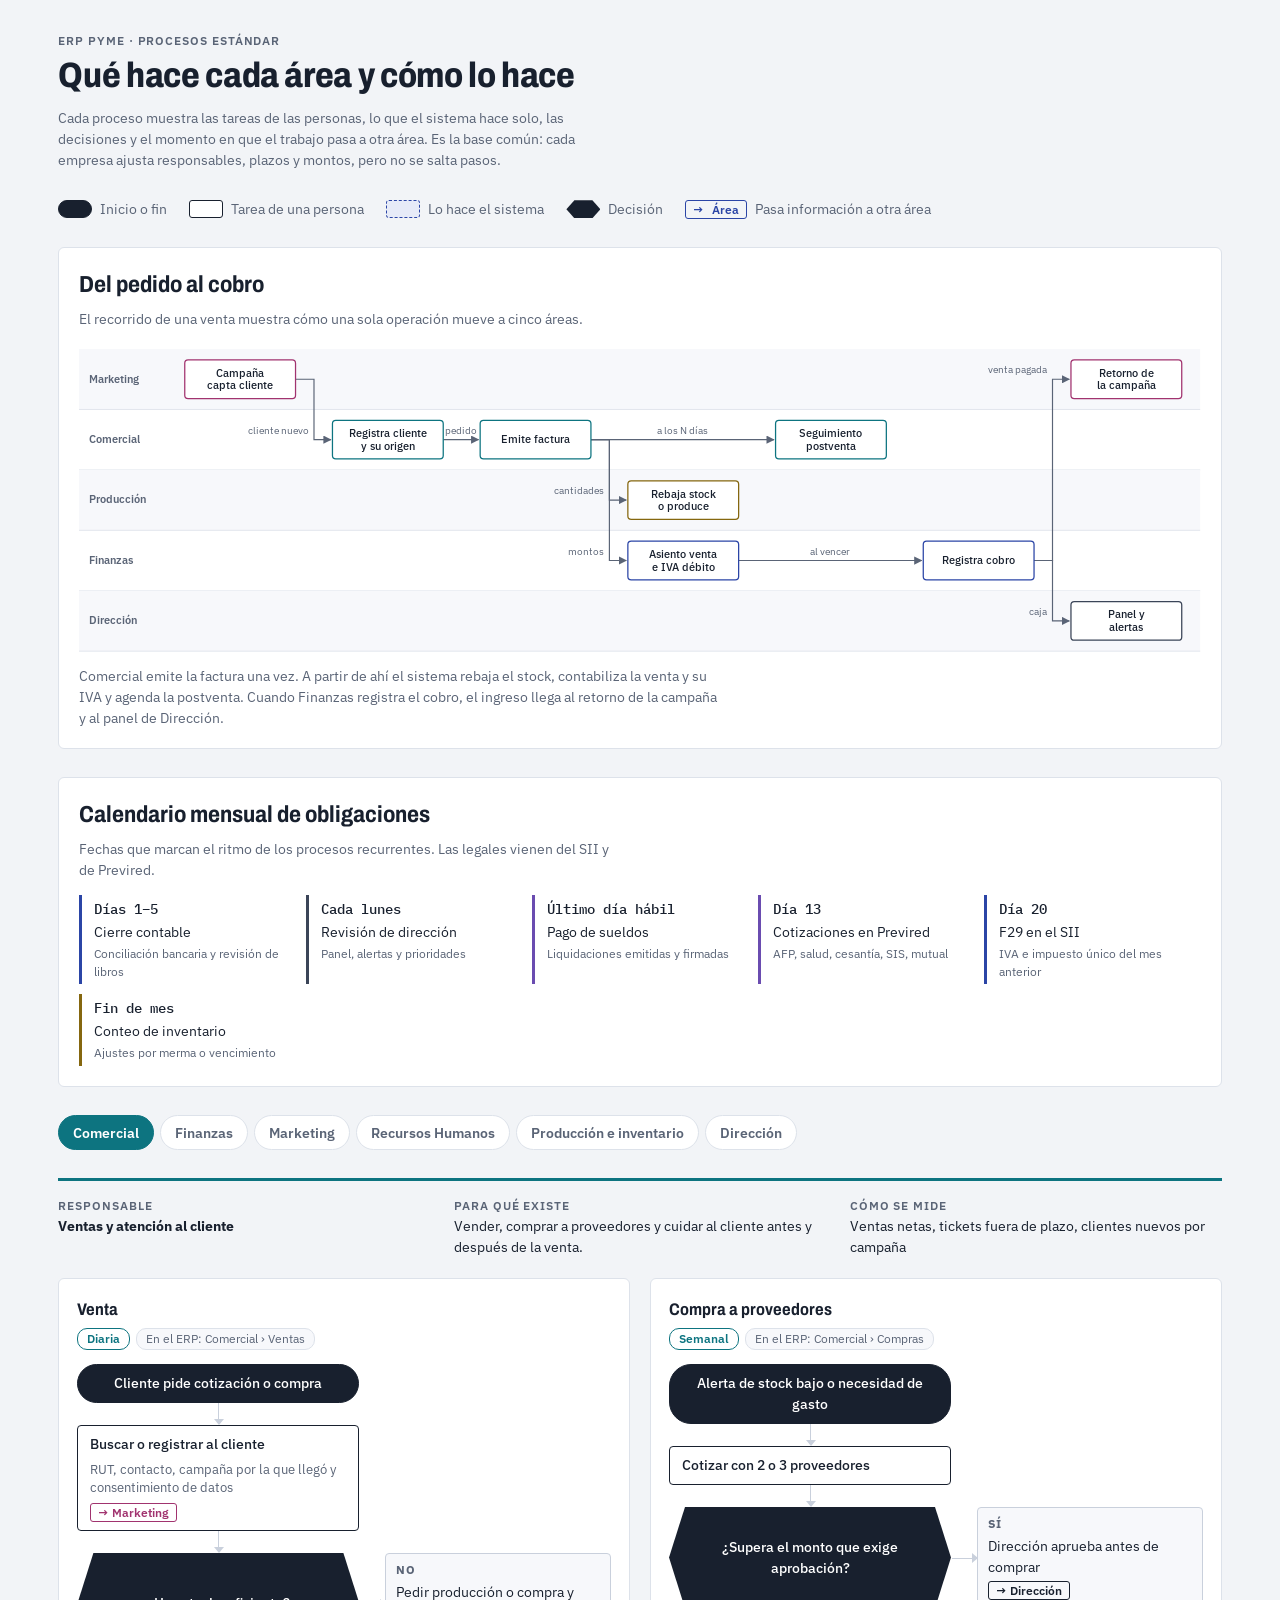
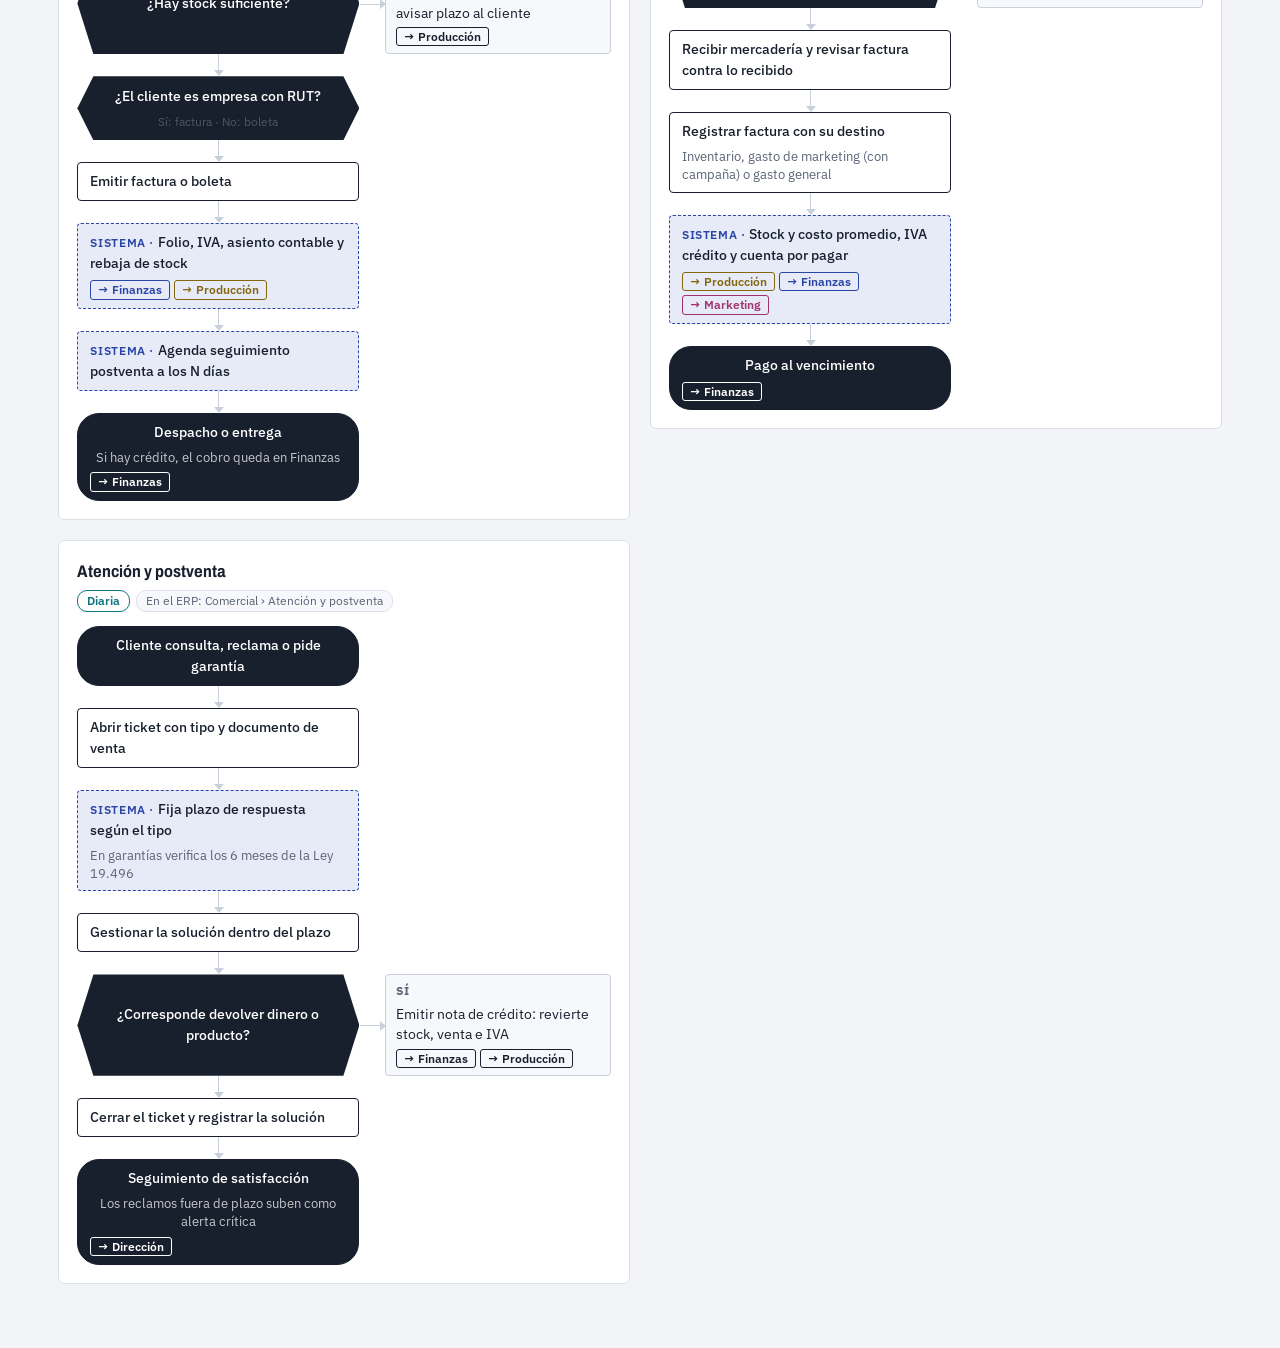
==== erp-pyme/flujos.html @ 2228d830 "Add per-area process flowcharts for the ERP Pyme prototype Co-Authored-By: Claude Opus 5.5 <noreply@" ====
<!doctype html>
<html lang="es">
<head>
<meta charset="utf-8">
<meta name="viewport" content="width=device-width, initial-scale=1, viewport-fit=cover">
<title>Flujos ERP Pyme</title>
<link rel="preconnect" href="https://fonts.googleapis.com">
<link rel="preconnect" href="https://fonts.gstatic.com" crossorigin>
<link rel="stylesheet" href="https://fonts.googleapis.com/css2?family=Archivo:wdth,wght@75..100,500..800&family=IBM+Plex+Sans:wght@400;500;600&family=IBM+Plex+Mono:wght@400;500&display=swap">
<style>
/* Concepto: mismo lenguaje del ERP. Un carril general arriba y, por área, procesos dibujados como diagramas de flujo verticales. */
:root {
  --bg: #f2f4f7; --surface: #ffffff; --surface-2: #f7f8fb; --ink: #18202e; --muted: #5a6476; --line: #c9d0dc; --line-soft: #dde2ea;
  --accent: #2b45a6; --accent-soft: #e7ebf8; --bad: #b3261e; --bad-soft: #fbe5e3;
  --m-comercial: #0d7480; --m-finanzas: #2b45a6; --m-marketing: #a1336f; --m-rrhh: #6a4cb0; --m-produccion: #85670f; --m-direccion: #3b4558;
  --f-display: 'Archivo', 'Arial Narrow', system-ui, sans-serif;
  --f-body: 'IBM Plex Sans', system-ui, -apple-system, 'Segoe UI', sans-serif;
  --f-mono: 'IBM Plex Mono', ui-monospace, Menlo, monospace;
  --r: 6px;
}
@media (prefers-color-scheme: dark) {
  :root:not([data-theme="light"]) {
    --bg: #11151d; --surface: #181d27; --surface-2: #1d2330; --ink: #e6e9ef; --muted: #9aa3b3; --line: #3a4252; --line-soft: #2b3240;
    --accent: #8aa0f0; --accent-soft: #232c48; --bad: #f2867d; --bad-soft: #3d1c1a;
    --m-comercial: #4fc3cf; --m-finanzas: #8aa0f0; --m-marketing: #e57fb6; --m-rrhh: #b49bf0; --m-produccion: #d9b44a; --m-direccion: #aab4c6;
    color-scheme: dark;
  }
}
:root[data-theme="dark"] {
  --bg: #11151d; --surface: #181d27; --surface-2: #1d2330; --ink: #e6e9ef; --muted: #9aa3b3; --line: #3a4252; --line-soft: #2b3240;
  --accent: #8aa0f0; --accent-soft: #232c48; --bad: #f2867d; --bad-soft: #3d1c1a;
  --m-comercial: #4fc3cf; --m-finanzas: #8aa0f0; --m-marketing: #e57fb6; --m-rrhh: #b49bf0; --m-produccion: #d9b44a; --m-direccion: #aab4c6;
  color-scheme: dark;
}
* { box-sizing: border-box; }
body { margin: 0; background: var(--bg); color: var(--ink); font: 14px/1.5 var(--f-body); }
.pagina { max-width: 1240px; margin: 0 auto; padding-inline: clamp(16px, 3vw, 40px); padding-block: 32px 64px; display: flex; flex-direction: column; gap: 28px; }
h1, h2, h3 { font-family: var(--f-display); font-stretch: 85%; margin: 0; text-wrap: balance; }
h1 { font-size: 2.2rem; font-weight: 780; letter-spacing: -0.01em; }
h2 { font-size: 1.45rem; font-weight: 720; }
h3 { font-size: 1.05rem; font-weight: 700; }
p { margin: 0; }
.lead { color: var(--muted); max-width: 68ch; margin-top: 6px; }
.eyebrow { font-size: 0.72rem; text-transform: uppercase; letter-spacing: 0.08em; color: var(--muted); font-weight: 600; }
:focus-visible { outline: 2px solid var(--accent); outline-offset: 2px; }

/* Leyenda */
.leyenda { display: flex; flex-wrap: wrap; gap: 10px 22px; align-items: center; font-size: 0.85rem; color: var(--muted); }
.leyenda span { display: inline-flex; align-items: center; gap: 8px; }
.mini { display: inline-block; width: 34px; height: 18px; border: 1.5px solid var(--ink); border-radius: 3px; background: var(--surface); }
.mini.inicio { border-radius: 9px; background: var(--ink); }
.mini.auto { border-style: dashed; border-color: var(--accent); background: var(--accent-soft); }
.mini.decision { border: 0; background: var(--ink); clip-path: polygon(8px 0, calc(100% - 8px) 0, 100% 50%, calc(100% - 8px) 100%, 8px 100%, 0 50%); }

/* Carril general */
.bloque { background: var(--surface); border: 1px solid var(--line-soft); border-radius: var(--r); padding: 20px; display: flex; flex-direction: column; gap: 14px; min-width: 0; }
.carril-wrap { overflow-x: auto; }
.carril { display: block; width: 100%; min-width: 1080px; height: auto; color: var(--muted); }
.carril .lane-bg { fill: var(--surface-2); }
.carril .lane-sep { stroke: var(--line-soft); stroke-width: 1; }
.carril .lane-t { font: 600 13px var(--f-body); fill: currentColor; }
.carril .nodo rect { fill: var(--surface); stroke-width: 1.5; }
.carril .nodo text { font: 500 13px var(--f-body); fill: var(--ink); text-anchor: middle; }
.carril .arista { fill: none; stroke: currentColor; stroke-width: 1.4; }
.carril .arista-t { font: 11.5px var(--f-body); fill: currentColor; text-anchor: end; }
.carril .arista-t.centro { text-anchor: middle; }
.carril .marca { fill: currentColor; }
.l-marketing { stroke: var(--m-marketing); } .l-comercial { stroke: var(--m-comercial); } .l-produccion { stroke: var(--m-produccion); }
.l-finanzas { stroke: var(--m-finanzas); } .l-direccion { stroke: var(--m-direccion); } .l-rrhh { stroke: var(--m-rrhh); }
figcaption { color: var(--muted); font-size: 0.86rem; max-width: 80ch; }
figure { margin: 0; display: flex; flex-direction: column; gap: 10px; }

/* Calendario */
.calendario { display: grid; grid-template-columns: repeat(auto-fit, minmax(190px, 1fr)); gap: 10px; }
.hito { border-left: 3px solid var(--line); padding: 4px 0 4px 12px; display: flex; flex-direction: column; gap: 2px; }
.hito b { font-family: var(--f-mono); font-weight: 500; font-variant-numeric: tabular-nums; }
.hito small { color: var(--muted); }

/* Pestañas de área */
.areas { display: flex; gap: 6px; flex-wrap: wrap; }
.areas button { border: 1.5px solid var(--line-soft); background: var(--surface); padding: 7px 14px; border-radius: 20px; cursor: pointer; font: 600 0.9rem var(--f-body); color: var(--muted); }
.areas button:hover { color: var(--ink); border-color: var(--line); }
.areas button[aria-selected="true"] { color: var(--surface); }
.areas button.a-comercial[aria-selected="true"] { background: var(--m-comercial); border-color: var(--m-comercial); }
.areas button.a-finanzas[aria-selected="true"] { background: var(--m-finanzas); border-color: var(--m-finanzas); }
.areas button.a-marketing[aria-selected="true"] { background: var(--m-marketing); border-color: var(--m-marketing); }
.areas button.a-rrhh[aria-selected="true"] { background: var(--m-rrhh); border-color: var(--m-rrhh); }
.areas button.a-produccion[aria-selected="true"] { background: var(--m-produccion); border-color: var(--m-produccion); }
.areas button.a-direccion[aria-selected="true"] { background: var(--m-direccion); border-color: var(--m-direccion); }

.ficha { display: grid; grid-template-columns: repeat(auto-fit, minmax(220px, 1fr)); gap: 12px 24px; border-top: 3px solid var(--area); padding-top: 16px; }
.ficha div { display: flex; flex-direction: column; gap: 2px; min-width: 0; }
.procesos { display: grid; grid-template-columns: repeat(2, minmax(0, 1fr)); gap: 20px; align-items: start; }
.proceso { background: var(--surface); border: 1px solid var(--line-soft); border-radius: var(--r); padding: 18px; display: flex; flex-direction: column; gap: 14px; min-width: 0; }
.proceso header { display: flex; flex-direction: column; gap: 6px; }
.meta { display: flex; flex-wrap: wrap; gap: 6px; }
.chip { display: inline-block; font-size: 0.74rem; padding: 1px 9px; border-radius: 10px; background: var(--surface-2); border: 1px solid var(--line-soft); color: var(--muted); white-space: nowrap; }
.chip.freq { color: var(--area); border-color: var(--area); background: transparent; font-weight: 600; }

/* Diagrama de flujo vertical */
.flujo { list-style: none; margin: 0; padding: 0; display: flex; flex-direction: column; }
.paso { position: relative; display: grid; grid-template-columns: minmax(0, 1fr) minmax(0, 0.8fr); column-gap: 26px; padding-bottom: 22px; }
.paso:last-child { padding-bottom: 0; }
/* conector vertical con punta de flecha hacia el paso siguiente */
.paso:not(:last-child)::after { content: ''; position: absolute; left: calc((100% - 26px) * 0.5556 / 2); bottom: 3px; height: 19px; border-left: 1.5px solid var(--line); }
.paso:not(:last-child)::before { content: ''; position: absolute; left: calc((100% - 26px) * 0.5556 / 2 - 4.5px); bottom: 0; border: 5px solid transparent; border-top: 6px solid var(--line); border-bottom: 0; }
.caja { grid-column: 1; border: 1.5px solid var(--ink); border-radius: 4px; padding: 8px 12px; background: var(--surface); display: flex; flex-direction: column; gap: 6px; min-width: 0; }
.caja .txt { font-weight: 500; }
.caja small { color: var(--muted); font-size: 0.8rem; line-height: 1.4; }
.inicio .caja, .fin .caja { border-radius: 22px; background: var(--ink); border-color: var(--ink); color: var(--surface); text-align: center; }
.inicio .caja small, .fin .caja small { color: inherit; opacity: 0.75; }
.auto .caja { border-style: dashed; border-color: var(--accent); background: var(--accent-soft); }
.auto .caja .txt::before { content: 'Sistema · '; color: var(--accent); font-weight: 600; font-size: 0.78rem; text-transform: uppercase; letter-spacing: 0.05em; }
.decision .caja { border: 0; background: var(--ink); color: var(--surface); text-align: center; padding: 10px 26px; clip-path: polygon(16px 0, calc(100% - 16px) 0, 100% 50%, calc(100% - 16px) 100%, 16px 100%, 0 50%); }
.decision .si-no { font-size: 0.76rem; opacity: 0.8; }
.entrega { display: flex; flex-wrap: wrap; gap: 4px; }
.entrega span { font-size: 0.72rem; font-weight: 600; padding: 0 7px; border-radius: 3px; border: 1px solid currentColor; }
.entrega span::before { content: '→ '; }
.c-comercial { color: var(--m-comercial); } .c-finanzas { color: var(--m-finanzas); } .c-marketing { color: var(--m-marketing); }
.c-rrhh { color: var(--m-rrhh); } .c-produccion { color: var(--m-produccion); } .c-direccion { color: var(--m-direccion); }
.decision .entrega span, .inicio .entrega span, .fin .entrega span { color: inherit; }
.decision .caja { justify-content: center; }
/* rama lateral de una decisión */
.rama { grid-column: 2; align-self: center; position: relative; border: 1.5px solid var(--line); border-radius: 4px; padding: 7px 10px; font-size: 0.85rem; background: var(--surface-2); display: flex; flex-direction: column; gap: 4px; }
.rama::before { content: ''; position: absolute; left: -26px; top: 50%; width: 21px; border-top: 1.5px solid var(--line); }
.rama::after { content: ''; position: absolute; left: -6px; top: calc(50% - 4.25px); border: 5px solid transparent; border-left: 6px solid var(--line); border-right: 0; }
.rama b { font-size: 0.72rem; text-transform: uppercase; letter-spacing: 0.06em; color: var(--muted); }
.rama.alerta { border-color: var(--bad); background: var(--bad-soft); }
.nota-ley { font-size: 0.8rem; color: var(--muted); border-top: 1px dashed var(--line-soft); padding-top: 10px; }

@media (max-width: 900px) { .procesos { grid-template-columns: minmax(0, 1fr); } }
@media (max-width: 520px) {
  h1 { font-size: 1.7rem; }
  .paso { grid-template-columns: minmax(0, 1fr); }
  .paso:not(:last-child)::after { left: 50%; }
  .paso:not(:last-child)::before { left: calc(50% - 4.5px); }
  .rama { grid-column: 1; margin: 8px 0 0 24px; }
  .rama::before { left: -18px; top: -9px; width: 0; height: calc(50% + 9px); border-top: 0; border-left: 1.5px solid var(--line); border-bottom: 1.5px solid var(--line); width: 14px; }
  .rama::after { display: none; }
  .bloque, .proceso { padding: 14px; }
}
</style>
</head>
<body>
<div class="pagina">
  <header>
    <p class="eyebrow">ERP Pyme · procesos estándar</p>
    <h1>Qué hace cada área y cómo lo hace</h1>
    <p class="lead">Cada proceso muestra las tareas de las personas, lo que el sistema hace solo, las decisiones y el momento en que el trabajo pasa a otra área. Es la base común: cada empresa ajusta responsables, plazos y montos, pero no se salta pasos.</p>
  </header>

  <div class="leyenda" aria-label="Leyenda">
    <span><i class="mini inicio"></i> Inicio o fin</span>
    <span><i class="mini"></i> Tarea de una persona</span>
    <span><i class="mini auto"></i> Lo hace el sistema</span>
    <span><i class="mini decision"></i> Decisión</span>
    <span><span class="entrega"><span class="c-finanzas">Área</span></span> Pasa información a otra área</span>
  </div>

  <section class="bloque">
    <header><h2>Del pedido al cobro</h2><p class="lead">El recorrido de una venta muestra cómo una sola operación mueve a cinco áreas.</p></header>
    <figure>
      <div class="carril-wrap" id="carril"></div>
      <figcaption>Comercial emite la factura una vez. A partir de ahí el sistema rebaja el stock, contabiliza la venta y su IVA y agenda la postventa. Cuando Finanzas registra el cobro, el ingreso llega al retorno de la campaña y al panel de Dirección.</figcaption>
    </figure>
  </section>

  <section class="bloque">
    <header><h2>Calendario mensual de obligaciones</h2><p class="lead">Fechas que marcan el ritmo de los procesos recurrentes. Las legales vienen del SII y de Previred.</p></header>
    <div class="calendario" id="calendario"></div>
  </section>

  <section class="seccion-areas" aria-label="Procesos por área">
    <div class="areas" role="tablist" id="areas"></div>
  </section>
  <div id="area" role="tabpanel" style="display:flex;flex-direction:column;gap:20px"></div>
</div>

<script>
(function () {
  'use strict';
  // --- Contenido: procesos estándar por área ---------------------------------
  // Tipos de paso: inicio | tarea | auto (sistema) | decision | fin
  // a: áreas que reciben información · rama: salida lateral de una decisión
  const AREAS = [
    {
      id: 'comercial', nombre: 'Comercial',
      responsable: 'Ventas y atención al cliente',
      proposito: 'Vender, comprar a proveedores y cuidar al cliente antes y después de la venta.',
      indicadores: 'Ventas netas, tickets fuera de plazo, clientes nuevos por campaña',
      procesos: [
        {
          nombre: 'Venta', frecuencia: 'Diaria', pantalla: 'Comercial › Ventas',
          pasos: [
            { t: 'inicio', x: 'Cliente pide cotización o compra' },
            { t: 'tarea', x: 'Buscar o registrar al cliente', d: 'RUT, contacto, campaña por la que llegó y consentimiento de datos', a: ['marketing'] },
            { t: 'decision', x: '¿Hay stock suficiente?', rama: { b: 'No', x: 'Pedir producción o compra y avisar plazo al cliente', a: ['produccion'] } },
            { t: 'decision', x: '¿El cliente es empresa con RUT?', d: 'Sí: factura · No: boleta' },
            { t: 'tarea', x: 'Emitir factura o boleta' },
            { t: 'auto', x: 'Folio, IVA, asiento contable y rebaja de stock', a: ['finanzas', 'produccion'] },
            { t: 'auto', x: 'Agenda seguimiento postventa a los N días' },
            { t: 'fin', x: 'Despacho o entrega', d: 'Si hay crédito, el cobro queda en Finanzas', a: ['finanzas'] },
          ],
        },
        {
          nombre: 'Compra a proveedores', frecuencia: 'Semanal', pantalla: 'Comercial › Compras',
          pasos: [
            { t: 'inicio', x: 'Alerta de stock bajo o necesidad de gasto' },
            { t: 'tarea', x: 'Cotizar con 2 o 3 proveedores' },
            { t: 'decision', x: '¿Supera el monto que exige aprobación?', rama: { b: 'Sí', x: 'Dirección aprueba antes de comprar', a: ['direccion'] } },
            { t: 'tarea', x: 'Recibir mercadería y revisar factura contra lo recibido' },
            { t: 'tarea', x: 'Registrar factura con su destino', d: 'Inventario, gasto de marketing (con campaña) o gasto general' },
            { t: 'auto', x: 'Stock y costo promedio, IVA crédito y cuenta por pagar', a: ['produccion', 'finanzas', 'marketing'] },
            { t: 'fin', x: 'Pago al vencimiento', a: ['finanzas'] },
          ],
        },
        {
          nombre: 'Atención y postventa', frecuencia: 'Diaria', pantalla: 'Comercial › Atención y postventa',
          pasos: [
            { t: 'inicio', x: 'Cliente consulta, reclama o pide garantía' },
            { t: 'tarea', x: 'Abrir ticket con tipo y documento de venta' },
            { t: 'auto', x: 'Fija plazo de respuesta según el tipo', d: 'En garantías verifica los 6 meses de la Ley 19.496' },
            { t: 'tarea', x: 'Gestionar la solución dentro del plazo' },
            { t: 'decision', x: '¿Corresponde devolver dinero o producto?', rama: { b: 'Sí', x: 'Emitir nota de crédito: revierte stock, venta e IVA', a: ['finanzas', 'produccion'] } },
            { t: 'tarea', x: 'Cerrar el ticket y registrar la solución' },
            { t: 'fin', x: 'Seguimiento de satisfacción', d: 'Los reclamos fuera de plazo suben como alerta crítica', a: ['direccion'] },
          ],
        },
      ],
    },
    {
      id: 'finanzas', nombre: 'Finanzas',
      responsable: 'Administración y contador',
      proposito: 'Cobrar, pagar, cumplir con el SII y entregar a Dirección números confiables.',
      indicadores: 'Caja, cuentas por cobrar vencidas, IVA a pagar, resultado del mes',
      procesos: [
        {
          nombre: 'Cobranza', frecuencia: 'Semanal', pantalla: 'Finanzas › Cobros y pagos',
          pasos: [
            { t: 'inicio', x: 'Revisar cuentas por cobrar' },
            { t: 'decision', x: '¿Hay facturas vencidas?', rama: { b: 'Sí', x: 'Contactar al cliente. Sobre 30 días se suspende el crédito', a: ['comercial'] } },
            { t: 'tarea', x: 'Registrar cada cobro recibido' },
            { t: 'auto', x: 'Actualiza caja y saldo del cliente', a: ['direccion'] },
            { t: 'fin', x: 'Cartera al día' },
          ],
        },
        {
          nombre: 'Pago a proveedores', frecuencia: 'Semanal', pantalla: 'Finanzas › Cobros y pagos',
          pasos: [
            { t: 'inicio', x: 'Revisar pagos que vencen en los próximos 7 días' },
            { t: 'tarea', x: 'Validar factura contra la recepción' },
            { t: 'decision', x: '¿Alcanza la caja?', rama: { b: 'No', x: 'Priorizar pagos con Dirección', a: ['direccion'] } },
            { t: 'tarea', x: 'Pagar y registrar el pago' },
            { t: 'fin', x: 'Proveedor pagado' },
          ],
        },
        {
          nombre: 'Cierre mensual e impuestos', frecuencia: 'Mensual · días 1 al 20', pantalla: 'Finanzas › IVA y F29 · Balance',
          pasos: [
            { t: 'inicio', x: 'Termina el mes' },
            { t: 'tarea', x: 'Conciliar banco con el libro', d: 'Cada movimiento del banco debe tener su asiento' },
            { t: 'tarea', x: 'Revisar libros de compras y ventas' },
            { t: 'auto', x: 'Calcula IVA débito menos crédito' },
            { t: 'tarea', x: 'Pagar cotizaciones en Previred', d: 'Día 13, con las liquidaciones de RR.HH.', a: ['rrhh'] },
            { t: 'tarea', x: 'Declarar y pagar el F29 en sii.cl', d: 'Día 20 (facturador electrónico)' },
            { t: 'auto', x: 'Balance y resultado del mes' },
            { t: 'fin', x: 'Informe mensual a Dirección', a: ['direccion'] },
          ],
        },
      ],
    },
    {
      id: 'marketing', nombre: 'Marketing',
      responsable: 'Encargado de marketing o dueño',
      proposito: 'Atraer y retener clientes, midiendo cuánto vende cada peso invertido.',
      indicadores: 'Costo por cliente, ventas atribuidas, retorno por campaña',
      procesos: [
        {
          nombre: 'Campaña', frecuencia: 'Por campaña', pantalla: 'Marketing › Campañas',
          pasos: [
            { t: 'inicio', x: 'Objetivo comercial del mes', d: 'Ej.: 20 clientes nuevos o vender un producto con stock alto', a: [] },
            { t: 'tarea', x: 'Definir canal, presupuesto y fechas' },
            { t: 'decision', x: '¿Presupuesto aprobado?', rama: { b: 'No', x: 'Ajustar alcance con Dirección', a: ['direccion'] } },
            { t: 'tarea', x: 'Armar la audiencia' },
            { t: 'auto', x: 'Excluye clientes sin consentimiento de datos', d: 'Ley 21.719' },
            { t: 'tarea', x: 'Ejecutar y registrar cada gasto como compra de marketing', a: ['finanzas'] },
            { t: 'tarea', x: 'Marcar la campaña de origen en cada cliente nuevo', a: ['comercial'] },
            { t: 'auto', x: 'Calcula costo por cliente y retorno' },
            { t: 'fin', x: 'Repetir, ajustar o cortar la campaña', a: ['direccion'] },
          ],
        },
        {
          nombre: 'Fidelización', frecuencia: 'Mensual', pantalla: 'Marketing › Audiencias',
          pasos: [
            { t: 'inicio', x: 'Revisar clientes sin compras' },
            { t: 'tarea', x: 'Segmentar por inactividad de 30 o 90 días' },
            { t: 'tarea', x: 'Enviar oferta o recordatorio' },
            { t: 'auto', x: 'Las compras de vuelta se miden solas', a: ['comercial'] },
            { t: 'fin', x: 'Evaluar qué segmento respondió mejor' },
          ],
        },
      ],
    },
    {
      id: 'rrhh', nombre: 'Recursos Humanos',
      responsable: 'Encargado de personas o dueño, con apoyo del contador',
      proposito: 'Contratar y pagar bien y a tiempo, y cuidar el bienestar y la seguridad de las personas.',
      indicadores: 'Contratos al día, costo de nómina sobre ventas, capacitaciones realizadas',
      procesos: [
        {
          nombre: 'Contratación', frecuencia: 'Por ingreso', pantalla: 'RR.HH. › Trabajadores',
          pasos: [
            { t: 'inicio', x: 'Se necesita un cargo', d: 'Aprobado por Dirección', a: [] },
            { t: 'tarea', x: 'Perfil, publicación y selección' },
            { t: 'tarea', x: 'Ingresar trabajador con los datos mínimos del contrato', d: 'Art. 10 del Código del Trabajo' },
            { t: 'auto', x: 'Valida jornada máxima y sueldo mínimo', d: '42 h semanales desde abril de 2026' },
            { t: 'decision', x: '¿Contrato firmado dentro de 15 días?', rama: { b: 'No', x: 'Alerta crítica en el panel de Dirección', a: ['direccion'], alerta: true } },
            { t: 'tarea', x: 'Inducción', d: 'Reglamento interno, protocolo Ley Karin, riesgos del puesto' },
            { t: 'fin', x: 'Alta en mutual y Previred', a: ['finanzas'] },
          ],
        },
        {
          nombre: 'Remuneraciones', frecuencia: 'Mensual', pantalla: 'RR.HH. › Liquidaciones',
          pasos: [
            { t: 'inicio', x: 'Cierre de asistencia y horas extra' },
            { t: 'tarea', x: 'Calcular la liquidación de cada trabajador' },
            { t: 'auto', x: 'Gratificación, AFP, salud, cesantía e impuesto' },
            { t: 'tarea', x: 'Revisar y emitir' },
            { t: 'auto', x: 'Asiento de remuneraciones y cotizaciones por pagar', a: ['finanzas'] },
            { t: 'tarea', x: 'Pagar sueldos', d: 'Las cotizaciones se pagan el día 13 del mes siguiente', a: ['finanzas'] },
            { t: 'fin', x: 'Entregar la liquidación firmada' },
          ],
        },
        {
          nombre: 'Término de plazo fijo', frecuencia: 'Por alerta', pantalla: 'Dirección › Alertas',
          pasos: [
            { t: 'inicio', x: 'Alerta: el contrato vence en 15 días' },
            { t: 'decision', x: '¿Se mantiene al trabajador?', rama: { b: 'No', x: 'Carta de aviso de término y finiquito' } },
            { t: 'decision', x: '¿Sería la segunda renovación?', rama: { b: 'Sí', x: 'Pasa a indefinido por ley', alerta: true } },
            { t: 'tarea', x: 'Renovar y actualizar la fecha de término' },
            { t: 'fin', x: 'Contrato actualizado' },
          ],
        },
        {
          nombre: 'Denuncia Ley Karin', frecuencia: 'Por denuncia', pantalla: 'RR.HH. › Bienestar y Ley Karin',
          pasos: [
            { t: 'inicio', x: 'Se recibe una denuncia' },
            { t: 'tarea', x: 'Adoptar medidas de resguardo inmediatas', d: 'Por ejemplo, separar espacios o turnos' },
            { t: 'decision', x: '¿La empresa investiga?', rama: { b: 'No', x: 'Derivar a la Inspección del Trabajo' } },
            { t: 'auto', x: 'Plazo de investigación de 30 días con alertas' },
            { t: 'tarea', x: 'Investigar con reserva y emitir informe' },
            { t: 'fin', x: 'Aplicar medidas y cerrar', a: ['direccion'] },
          ],
        },
      ],
    },
    {
      id: 'produccion', nombre: 'Producción e inventario',
      responsable: 'Jefe de producción o bodega',
      proposito: 'Tener el producto correcto, en la cantidad correcta, al menor costo.',
      indicadores: 'Productos bajo mínimo, órdenes terminadas, valor del inventario',
      procesos: [
        {
          nombre: 'Planificación y producción', frecuencia: 'Semanal', pantalla: 'Producción › Órdenes de producción',
          pasos: [
            { t: 'inicio', x: 'Pedidos y productos bajo el mínimo', a: [] },
            { t: 'tarea', x: 'Definir qué y cuánto producir' },
            { t: 'decision', x: '¿Alcanzan los insumos según la receta?', rama: { b: 'No', x: 'Solicitar compra de insumos', a: ['comercial'] } },
            { t: 'tarea', x: 'Crear la orden de producción' },
            { t: 'tarea', x: 'Producir y controlar calidad', d: 'Registrar lote y vencimiento' },
            { t: 'auto', x: 'Al terminar: descuenta insumos, suma producto y recalcula costo', a: ['finanzas'] },
            { t: 'fin', x: 'Producto disponible para la venta', a: ['comercial'] },
          ],
        },
        {
          nombre: 'Control de inventario', frecuencia: 'Mensual', pantalla: 'Producción › Inventario',
          pasos: [
            { t: 'inicio', x: 'Conteo físico de bodega' },
            { t: 'tarea', x: 'Comparar con el stock del sistema' },
            { t: 'decision', x: '¿Hay diferencias?', rama: { b: 'Sí', x: 'Ajustar con justificación: merma, vencimiento o error', a: ['finanzas'] } },
            { t: 'tarea', x: 'Revisar stocks mínimos y vencimientos próximos' },
            { t: 'fin', x: 'Inventario cuadrado' },
          ],
        },
      ],
    },
    {
      id: 'direccion', nombre: 'Dirección',
      responsable: 'Dueño o gerente',
      proposito: 'Decidir con información completa y asegurar que la empresa cumpla la ley.',
      indicadores: 'Resultado, caja, alertas críticas abiertas, metas por área',
      procesos: [
        {
          nombre: 'Revisión semanal', frecuencia: 'Cada lunes', pantalla: 'Dirección',
          pasos: [
            { t: 'inicio', x: 'Abrir el panel de dirección' },
            { t: 'tarea', x: 'Revisar ventas, margen, caja y cuentas por cobrar' },
            { t: 'tarea', x: 'Resolver primero las alertas críticas', d: 'Contratos, reclamos fuera de plazo, caja negativa' },
            { t: 'decision', x: '¿Algún indicador está fuera de meta?', rama: { b: 'Sí', x: 'Asignar responsable y plazo al área', a: ['comercial', 'finanzas', 'rrhh', 'produccion', 'marketing'] } },
            { t: 'fin', x: 'Prioridades de la semana' },
          ],
        },
        {
          nombre: 'Cierre y planificación mensual', frecuencia: 'Mensual · después del día 20', pantalla: 'Dirección · Configuración',
          pasos: [
            { t: 'inicio', x: 'Recibe el cierre de Finanzas' },
            { t: 'tarea', x: 'Comparar resultado con el presupuesto' },
            { t: 'tarea', x: 'Revisar retorno de campañas y costo de nómina' },
            { t: 'tarea', x: 'Aprobar presupuesto, contrataciones y compras mayores', a: ['marketing', 'rrhh', 'comercial'] },
            { t: 'tarea', x: 'Actualizar parámetros legales si cambiaron', d: 'Ingreso mínimo, UF, UTM, tasas' },
            { t: 'fin', x: 'Metas del mes siguiente por área', a: ['comercial', 'marketing', 'produccion'] },
          ],
        },
      ],
    },
  ];

  const NOMBRE = { comercial: 'Comercial', finanzas: 'Finanzas', marketing: 'Marketing', rrhh: 'RR.HH.', produccion: 'Producción', direccion: 'Dirección' };

  const CALENDARIO = [
    ['Días 1–5', 'Cierre contable', 'Conciliación bancaria y revisión de libros', 'finanzas'],
    ['Cada lunes', 'Revisión de dirección', 'Panel, alertas y prioridades', 'direccion'],
    ['Último día hábil', 'Pago de sueldos', 'Liquidaciones emitidas y firmadas', 'rrhh'],
    ['Día 13', 'Cotizaciones en Previred', 'AFP, salud, cesantía, SIS, mutual', 'rrhh'],
    ['Día 20', 'F29 en el SII', 'IVA e impuesto único del mes anterior', 'finanzas'],
    ['Fin de mes', 'Conteo de inventario', 'Ajustes por merma o vencimiento', 'produccion'],
  ];

  // --- Utilidades --------------------------------------------------------------
  const esc = (s) => String(s ?? '').replace(/[&<>"']/g, (c) => ({ '&': '&amp;', '<': '&lt;', '>': '&gt;', '"': '&quot;', "'": '&#39;' }[c]));
  const entrega = (a) => (a && a.length ? `<span class="entrega">${a.map((m) => `<span class="c-${m}">${NOMBRE[m]}</span>`).join('')}</span>` : '');

  // --- Carril general (SVG) ----------------------------------------------------
  function carril() {
    const lanes = ['marketing', 'comercial', 'produccion', 'finanzas', 'direccion'];
    const LW = 104, CW = 176, NW = 132, NH = 46, LH = 72, TOP = 6;
    const nodos = {
      cap: [0, 'marketing', ['Campaña', 'capta cliente']],
      reg: [1, 'comercial', ['Registra cliente', 'y su origen']],
      fac: [2, 'comercial', ['Emite factura']],
      stk: [3, 'produccion', ['Rebaja stock', 'o produce']],
      asi: [3, 'finanzas', ['Asiento venta', 'e IVA débito']],
      pos: [4, 'comercial', ['Seguimiento', 'postventa']],
      cob: [5, 'finanzas', ['Registra cobro']],
      roi: [6, 'marketing', ['Retorno de', 'la campaña']],
      pan: [6, 'direccion', ['Panel y', 'alertas']],
    };
    const aristas = [['cap', 'reg', 'cliente nuevo'], ['reg', 'fac', 'pedido'], ['fac', 'stk', 'cantidades'], ['fac', 'asi', 'montos'], ['fac', 'pos', 'a los N días'], ['asi', 'cob', 'al vencer'], ['cob', 'roi', 'venta pagada'], ['cob', 'pan', 'caja']];
    const W = LW + 7 * CW, H = TOP * 2 + lanes.length * LH;
    const pos = (k) => { const [c, l] = nodos[k]; return { x: LW + c * CW + (CW - NW) / 2, y: TOP + lanes.indexOf(l) * LH + (LH - NH) / 2 }; };
    let s = `<svg class="carril" viewBox="0 0 ${W} ${H}" role="img" aria-label="Recorrido de una venta: Marketing capta al cliente, Comercial lo registra y emite la factura, Producción rebaja stock, Finanzas contabiliza y cobra, y el resultado vuelve a Marketing y Dirección">
      <defs><marker id="punta" viewBox="0 0 10 10" refX="9" refY="5" markerWidth="7" markerHeight="7" orient="auto-start-reverse"><path class="marca" d="M0 0 L10 5 L0 10 z"/></marker></defs>`;
    lanes.forEach((l, i) => {
      const y = TOP + i * LH;
      if (i % 2 === 0) s += `<rect class="lane-bg" x="0" y="${y}" width="${W}" height="${LH}"/>`;
      s += `<line class="lane-sep" x1="0" y1="${y + LH}" x2="${W}" y2="${y + LH}"/><text class="lane-t" x="12" y="${y + LH / 2 + 4}">${NOMBRE[l]}</text>`;
    });
    for (const [a, b, t] of aristas) {
      const p = pos(a), q = pos(b);
      const x1 = p.x + NW, y1 = p.y + NH / 2, x2 = q.x - 2, y2 = q.y + NH / 2;
      const xm = x1 + (CW - NW) / 2;
      const d = y1 === y2 ? `M${x1} ${y1} H${x2}` : `M${x1} ${y1} H${xm} V${y2} H${x2}`;
      // etiqueta: centrada sobre tramos rectos; a la izquierda del codo en los que cambian de carril
      const etiqueta = y1 === y2 ? `<text class="arista-t centro" x="${(x1 + x2) / 2}" y="${y1 - 7}">${t}</text>` : `<text class="arista-t" x="${xm - 6}" y="${y2 - 7}">${t}</text>`;
      s += `<path class="arista" d="${d}" marker-end="url(#punta)"/>${etiqueta}`;
    }
    for (const [k, [, l, lineas]] of Object.entries(nodos)) {
      const p = pos(k);
      s += `<g class="nodo"><rect class="l-${l}" x="${p.x}" y="${p.y}" width="${NW}" height="${NH}" rx="4"/>${lineas.map((t, i) => `<text x="${p.x + NW / 2}" y="${p.y + NH / 2 + 4.5 + (i - (lineas.length - 1) / 2) * 15}">${t}</text>`).join('')}</g>`;
    }
    return s + '</svg>';
  }

  // --- Procesos por área -------------------------------------------------------
  function paso(p) {
    const caja = `<div class="caja"><span class="txt">${esc(p.x)}</span>${p.d ? `<small${p.t === 'decision' ? ' class="si-no"' : ''}>${esc(p.d)}</small>` : ''}${entrega(p.a)}</div>`;
    const rama = p.rama ? `<div class="rama${p.rama.alerta ? ' alerta' : ''}"><b>${esc(p.rama.b)}</b><span>${esc(p.rama.x)}</span>${entrega(p.rama.a)}</div>` : '';
    return `<li class="paso ${p.t}">${caja}${rama}</li>`;
  }

  function area(a) {
    return `<div class="ficha" style="--area: var(--m-${a.id})">
        <div><span class="eyebrow">Responsable</span><b>${esc(a.responsable)}</b></div>
        <div><span class="eyebrow">Para qué existe</span><span>${esc(a.proposito)}</span></div>
        <div><span class="eyebrow">Cómo se mide</span><span>${esc(a.indicadores)}</span></div>
      </div>
      <div class="procesos">${a.procesos.map((pr) => `<article class="proceso" style="--area: var(--m-${a.id})">
        <header><h3>${esc(pr.nombre)}</h3><div class="meta"><span class="chip freq">${esc(pr.frecuencia)}</span><span class="chip">En el ERP: ${esc(pr.pantalla)}</span></div></header>
        <ol class="flujo">${pr.pasos.map(paso).join('')}</ol>
      </article>`).join('')}</div>`;
  }

  let actual = 'comercial';
  function mostrar(id) {
    if (!AREAS.some((a) => a.id === id)) id = 'comercial';
    actual = id;
    document.getElementById('areas').innerHTML = AREAS.map((a) => `<button type="button" role="tab" id="tab-${a.id}" class="a-${a.id}" aria-selected="${a.id === id}" data-area="${a.id}">${esc(a.nombre)}</button>`).join('');
    document.getElementById('area').innerHTML = area(AREAS.find((a) => a.id === id));
  }

  document.getElementById('carril').innerHTML = carril();
  document.getElementById('calendario').innerHTML = CALENDARIO.map(([dia, t, d, m]) => `<div class="hito" style="border-left-color: var(--m-${m})"><b>${dia}</b><span>${t}</span><small>${d}</small></div>`).join('');
  document.getElementById('areas').addEventListener('click', (e) => {
    const b = e.target.closest('button[data-area]');
    if (!b) return;
    mostrar(b.dataset.area);
    try { history.replaceState(null, '', '#' + b.dataset.area); } catch (err) { /* sin historial */ }
  });
  mostrar(location.hash.slice(1));
})();
</script>
</body>
</html>
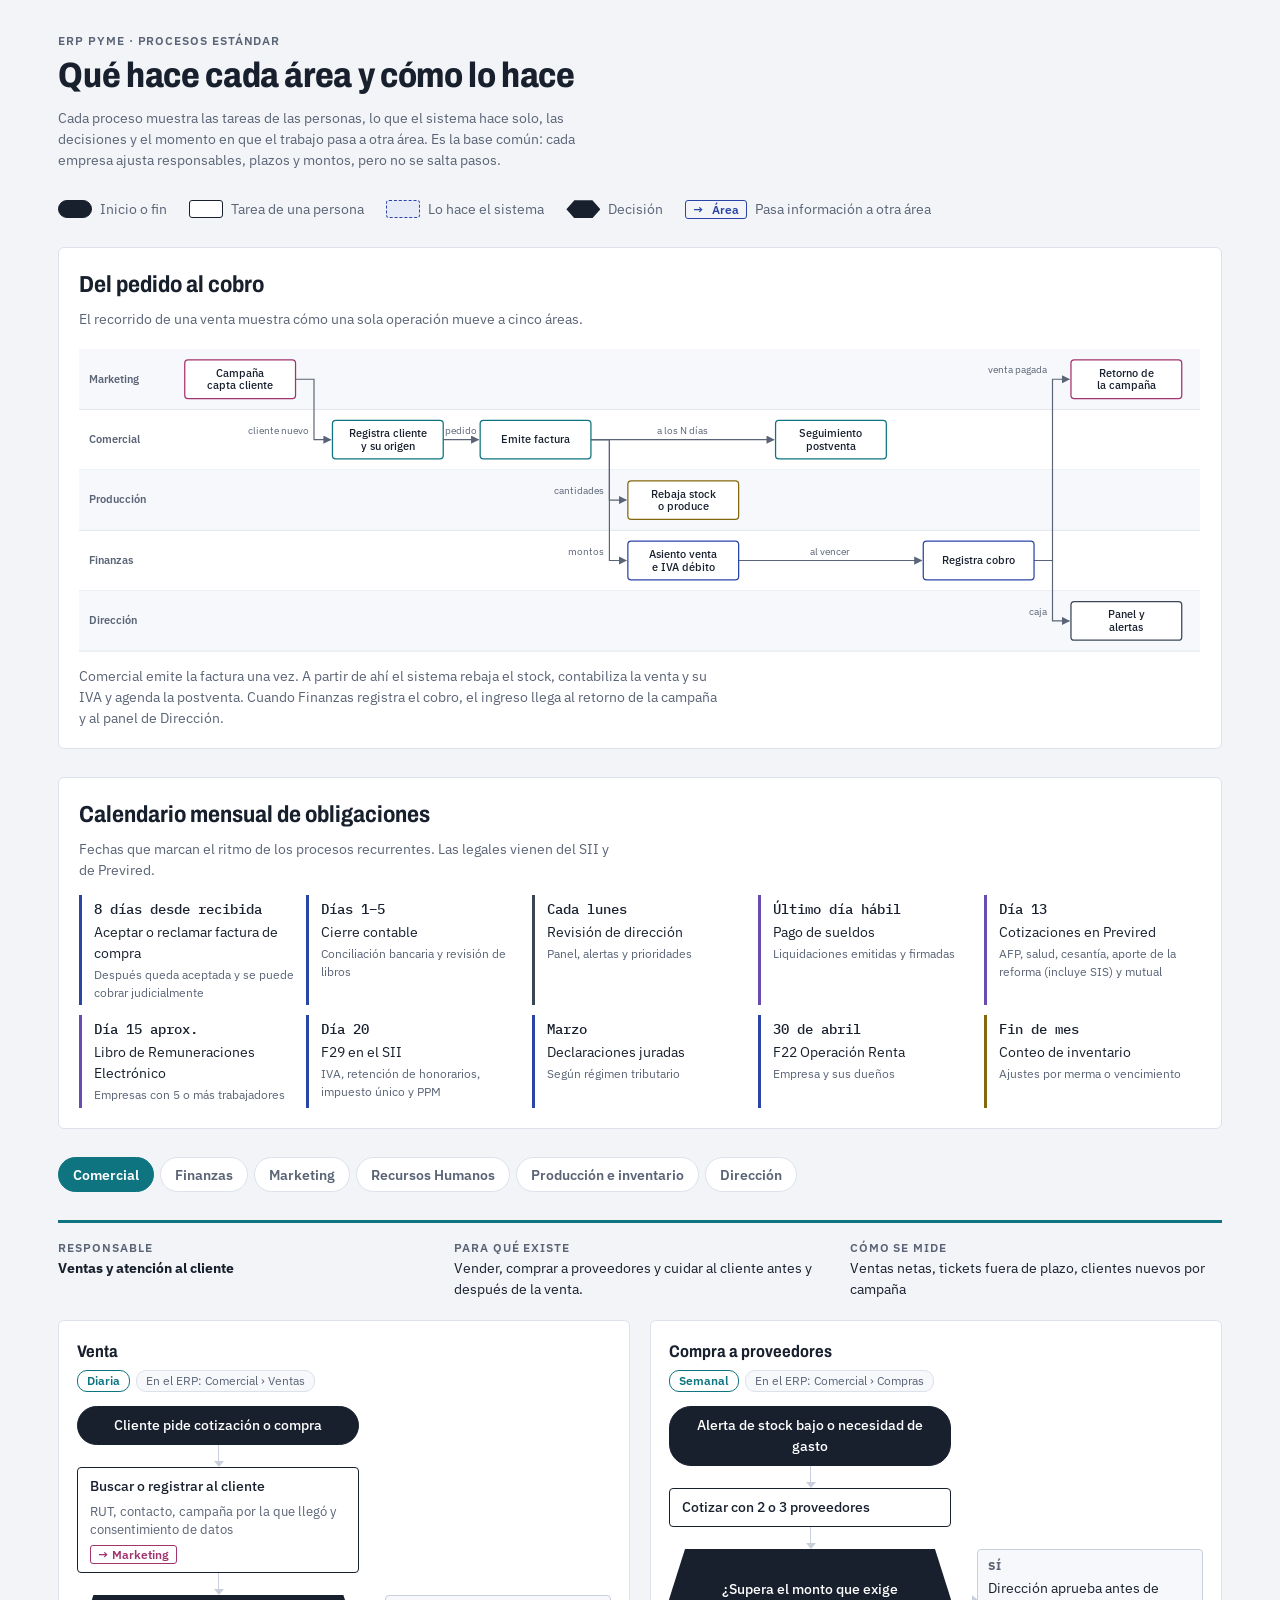
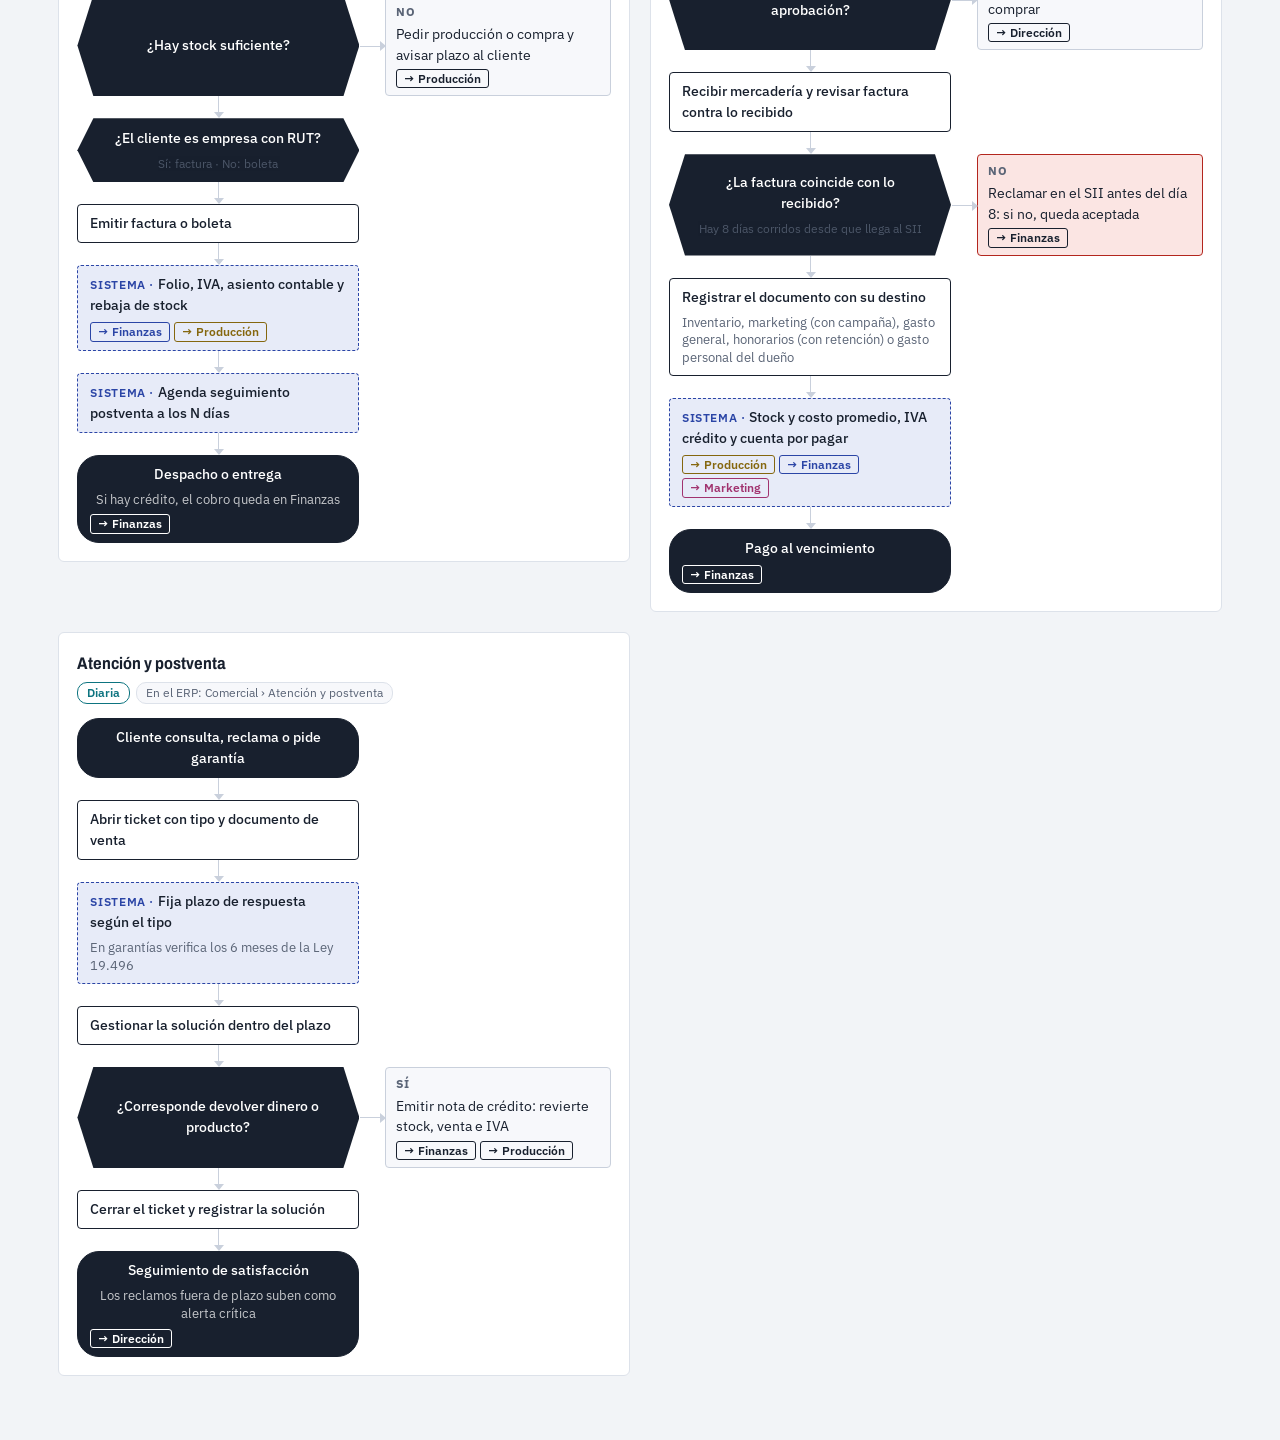
==== commit 7b3394ca: "Apply research findings to ERP Pyme and fix payroll double charge - Purchase invoices get an 8-day a" ====
--- a/erp-pyme/flujos.html
+++ b/erp-pyme/flujos.html
@@ -209,7 +209,8 @@
             { t: 'tarea', x: 'Cotizar con 2 o 3 proveedores' },
             { t: 'decision', x: '¿Supera el monto que exige aprobación?', rama: { b: 'Sí', x: 'Dirección aprueba antes de comprar', a: ['direccion'] } },
             { t: 'tarea', x: 'Recibir mercadería y revisar factura contra lo recibido' },
-            { t: 'tarea', x: 'Registrar factura con su destino', d: 'Inventario, gasto de marketing (con campaña) o gasto general' },
+            { t: 'decision', x: '¿La factura coincide con lo recibido?', d: 'Hay 8 días corridos desde que llega al SII', rama: { b: 'No', x: 'Reclamar en el SII antes del día 8: si no, queda aceptada', a: ['finanzas'], alerta: true } },
+            { t: 'tarea', x: 'Registrar el documento con su destino', d: 'Inventario, marketing (con campaña), gasto general, honorarios (con retención) o gasto personal del dueño' },
             { t: 'auto', x: 'Stock y costo promedio, IVA crédito y cuenta por pagar', a: ['produccion', 'finanzas', 'marketing'] },
             { t: 'fin', x: 'Pago al vencimiento', a: ['finanzas'] },
           ],
@@ -260,7 +261,7 @@
             { t: 'inicio', x: 'Termina el mes' },
             { t: 'tarea', x: 'Conciliar banco con el libro', d: 'Cada movimiento del banco debe tener su asiento' },
             { t: 'tarea', x: 'Revisar libros de compras y ventas' },
-            { t: 'auto', x: 'Calcula IVA débito menos crédito' },
+            { t: 'auto', x: 'Propuesta de F29: IVA, retención de honorarios, impuesto único y PPM' },
             { t: 'tarea', x: 'Pagar cotizaciones en Previred', d: 'Día 13, con las liquidaciones de RR.HH.', a: ['rrhh'] },
             { t: 'tarea', x: 'Declarar y pagar el F29 en sii.cl', d: 'Día 20 (facturador electrónico)' },
             { t: 'auto', x: 'Balance y resultado del mes' },
@@ -418,11 +419,15 @@
   const NOMBRE = { comercial: 'Comercial', finanzas: 'Finanzas', marketing: 'Marketing', rrhh: 'RR.HH.', produccion: 'Producción', direccion: 'Dirección' };
 
   const CALENDARIO = [
+    ['8 días desde recibida', 'Aceptar o reclamar factura de compra', 'Después queda aceptada y se puede cobrar judicialmente', 'finanzas'],
     ['Días 1–5', 'Cierre contable', 'Conciliación bancaria y revisión de libros', 'finanzas'],
     ['Cada lunes', 'Revisión de dirección', 'Panel, alertas y prioridades', 'direccion'],
     ['Último día hábil', 'Pago de sueldos', 'Liquidaciones emitidas y firmadas', 'rrhh'],
-    ['Día 13', 'Cotizaciones en Previred', 'AFP, salud, cesantía, SIS, mutual', 'rrhh'],
-    ['Día 20', 'F29 en el SII', 'IVA e impuesto único del mes anterior', 'finanzas'],
+    ['Día 13', 'Cotizaciones en Previred', 'AFP, salud, cesantía, aporte de la reforma (incluye SIS) y mutual', 'rrhh'],
+    ['Día 15 aprox.', 'Libro de Remuneraciones Electrónico', 'Empresas con 5 o más trabajadores', 'rrhh'],
+    ['Día 20', 'F29 en el SII', 'IVA, retención de honorarios, impuesto único y PPM', 'finanzas'],
+    ['Marzo', 'Declaraciones juradas', 'Según régimen tributario', 'finanzas'],
+    ['30 de abril', 'F22 Operación Renta', 'Empresa y sus dueños', 'finanzas'],
     ['Fin de mes', 'Conteo de inventario', 'Ajustes por merma o vencimiento', 'produccion'],
   ];
 
